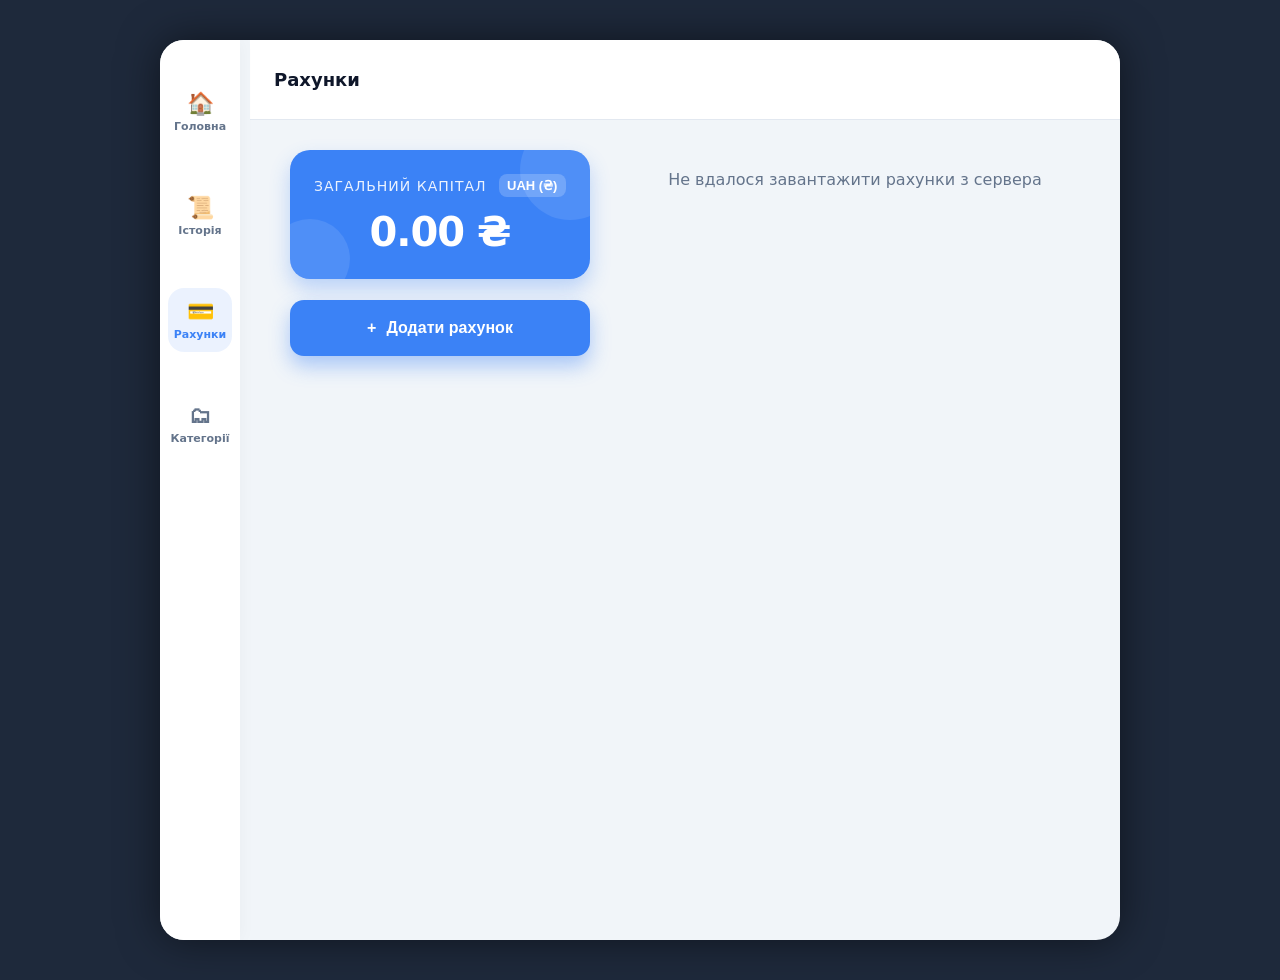
==== frontend/accounts.html @ e570b04b "did the whole project" ====
<!DOCTYPE html>
<html lang="uk">
<head>
    <meta charset="UTF-8">
    <meta name="viewport" content="width=device-width, initial-scale=1.0, maximum-scale=1.0, user-scalable=no">
    <title>Monefy Web | Рахунки</title>
    <link rel="stylesheet" href="style.css">

    <style>
        /* Основний контент */
        .content { 
            padding: 20px; 
            flex-grow: 1; 
            display: flex; 
            flex-direction: column; 
            gap: 20px;
        }

        /* --- Блок Загального Балансу --- */
        .total-card {
            background-color: var(--color-primary);
            color: white;
            border-radius: var(--radius-main);
            padding: 24px;
            box-shadow: 0 10px 20px rgba(59, 130, 246, 0.3);
            text-align: center;
            position: relative;
            overflow: hidden;
        }
        /* Декоративні кола на фоні */
        .total-card::before {
            content: ''; position: absolute; top: -30px; right: -30px;
            width: 100px; height: 100px; background: rgba(255,255,255,0.1); border-radius: 50%;
        }
        .total-card::after {
            content: ''; position: absolute; bottom: -20px; left: -20px;
            width: 80px; height: 80px; background: rgba(255,255,255,0.1); border-radius: 50%;
        }
        .total-header {
            display: flex;
            justify-content: space-between;
            align-items: center;
            margin-bottom: 12px;
            position: relative;
            z-index: 2;
        }
        .total-label {
            font-size: 14px;
            font-weight: 500;
            opacity: 0.9;
            text-transform: uppercase;
            letter-spacing: 1px;
        }
        .currency-select {
            background: rgba(255, 255, 255, 0.2);
            color: white;
            border: none;
            padding: 4px 8px;
            border-radius: 8px;
            font-size: 13px;
            font-weight: 600;
            outline: none;
            cursor: pointer;
            appearance: none;
        }
        .currency-select option { color: var(--text-main); }
        .total-amount {
            margin-top: 10px;
            font-size: 40px;
            font-weight: 800;
            letter-spacing: -1px;
            position: relative;
            z-index: 2;
        }

        /* --- Список рахунків --- */
        .accounts-container {
            display: flex;
            flex-direction: column;
            gap: 12px;
        }
        .account-card {
            background-color: var(--bg-card);
            border-radius: 16px;
            padding: 16px;
            box-shadow: var(--shadow-card);
            display: flex;
            justify-content: space-between;
            align-items: center;
            transition: transform 0.2s;
        }
        .account-card:hover { transform: translateY(-2px); }
        .acc-info {
            display: flex;
            align-items: center;
            gap: 16px;
        }
        .acc-icon {
            width: 48px;
            height: 48px;
            background: #f8fafc;
            border-radius: 12px;
            display: flex;
            justify-content: center;
            align-items: center;
            font-size: 24px;
        }
        .acc-details h3 {
            font-size: 16px;
            font-weight: 600;
            color: var(--text-main);
            margin-bottom: 4px;
        }
        .acc-details p {
            font-size: 15px;
            font-weight: 700;
            color: var(--text-muted);
        }
        .acc-actions {
            display: flex;
            gap: 8px;
        }
        .action-btn {
            background: none;
            border: none;
            font-size: 18px;
            color: var(--text-muted);
            cursor: pointer;
            padding: 8px;
            border-radius: 8px;
            transition: background 0.2s, color 0.2s;
        }
        .action-btn:hover { background: #f1f5f9; color: var(--text-main); }
        .action-btn.delete:hover { color: var(--color-danger); background: #fef2f2; }

        /* ==========================================================
           АДАПТАЦІЯ ДЛЯ ПК (Desktop Dashboard)
           ========================================================== */
        @media (min-width: 800px) {
            .app-container {
                max-width: 960px;
                grid-template-columns: 90px 1fr;
                grid-template-rows: 80px 1fr;
            }
            .content {
                grid-column: 2 / 3;
                grid-row: 2 / 3;
                padding: 30px 40px;
                display: grid;
                grid-template-columns: 300px 1fr; /* Ліва колонка 300px, права - все інше */
                gap: 40px;
                align-items: start;
            }
            .total-card { grid-column: 1 / 2; grid-row: 1 / 2; }
            .accounts-container {
                grid-column: 2 / 3;
                grid-row: 1 / 3;
                display: grid;
                grid-template-columns: repeat(auto-fill, minmax(240px, 1fr)); /* Плитка рахунків */
                gap: 20px;
                align-content: start;
            }
            /* Плаваючу кнопку перетворюємо на статичну широку кнопку з текстом */
            .fab {
                position: absolute; top: 260px; left: 130px; width: 300px; height: 56px;
                border-radius: 14px; font-size: 16px; font-weight: 700; bottom: auto; right: auto;
                display: flex; gap: 10px;
            }
            .fab::after { content: 'Додати рахунок'; }

            /* Hover-ефект для карток рахунків на ПК */
            .account-card {
                transition: transform 0.3s ease, box-shadow 0.3s ease;
            }
            .account-card:hover {
                transform: translateY(-5px);
                box-shadow: 0 15px 30px -5px rgba(0, 0, 0, 0.1), 0 8px 10px -6px rgba(0, 0, 0, 0.1);
            }
        }
    </style>
</head>
<body>

    <div class="app-container">
        
        <!-- Шапка -->
        <header class="header">
            <div class="title">Рахунки</div>
        </header>

        <div class="content">
            <!-- Блок Загального капіталу -->
            <div class="total-card">
                <div class="total-header">
                    <div class="total-label">Загальний капітал</div>
                    <select id="currency-selector" class="currency-select" onchange="updateCurrency()">
                        <option value="UAH">UAH (₴)</option>
                        <option value="USD">USD ($)</option>
                        <option value="EUR">EUR (€)</option>
                    </select>
                </div>
                <div class="total-amount" id="total-balance">0.00 ₴</div>
            </div>

            <!-- Список Рахунків -->
            <div class="accounts-container" id="accounts-list">
                <!-- Згенерується через JS -->
            </div>
        </div>

        <!-- Плаваюча кнопка дії -->
        <button class="fab" onclick="openModal()">+</button>

        <!-- Модальне вікно (Новий рахунок) -->
        <div class="modal-overlay" id="account-modal">
            <div class="modal-content">
                <div class="modal-header">
                    <h2>Новий рахунок</h2>
                    <button class="btn-close" onclick="closeModal()">×</button>
                </div>
                
                <div class="form-group">
                    <label>Назва рахунку</label>
                    <input type="text" id="acc-name-input" class="form-control" placeholder="Наприклад: Готівка, Депозит">
                </div>

                <div class="form-group">
                    <label>Початковий баланс (UAH)</label>
                    <input type="number" id="acc-balance-input" class="form-control" placeholder="0.00" step="0.01">
                </div>

                <div class="form-group">
                    <label>Іконка (Емодзі)</label>
                    <input type="text" id="acc-icon-input" class="form-control" placeholder="💳" maxlength="2" value="💳">
                </div>

                <button class="btn-primary" onclick="saveAccount()">Зберегти</button>
            </div>
        </div>

        <!-- Нижня навігація -->
        <nav class="bottom-nav">
            <a href="index.html" class="nav-item">
                <span class="nav-icon">🏠</span>
                <span>Головна</span>
            </a>
            <a href="history.html" class="nav-item">
                <span class="nav-icon">📜</span>
                <span>Історія</span>
            </a>
            <a href="accounts.html" class="nav-item active">
                <span class="nav-icon">💳</span>
                <span>Рахунки</span>
            </a>
            <a href="categories.html" class="nav-item">
                <span class="nav-icon">🗂</span>
                <span>Категорії</span>
            </a>
        </nav>

    </div>

    <script>
        const API_BASE = 'http://localhost:8085/api';
        let currentAccounts = [];
        let editingAccountId = null; // Глобальна змінна для відстеження режиму редагування

        // --- Глобальні функції: Тема та Валюта ---
        function formatCurrency(amountInUAH) {
            const currency = localStorage.getItem('currency') || 'UAH';
            let amount = amountInUAH;
            let symbol = '₴';

            if (currency === 'USD') { amount = amountInUAH / 40.0; symbol = '$'; }
            else if (currency === 'EUR') { amount = amountInUAH / 42.0; symbol = '€'; }

            return amount.toLocaleString('uk-UA', { minimumFractionDigits: 2, maximumFractionDigits: 2 }) + ' ' + symbol;
        }

        function updateCurrency() {
            const selected = document.getElementById('currency-selector').value;
            localStorage.setItem('currency', selected);
            renderAccounts(); // Перемальовуємо список зі зміненою валютою
        }

        // --- Завантаження рахунків з бекенду ---
        async function fetchAccounts() {
            try {
                const response = await fetch(`${API_BASE}/accounts`);
                if (!response.ok) throw new Error('Мережева помилка');
                currentAccounts = await response.json();
                renderAccounts();
            } catch (error) {
                console.error("Помилка завантаження:", error);
                document.getElementById('accounts-list').innerHTML = 
                    '<p style="text-align:center; color: var(--text-muted); padding: 20px;">Не вдалося завантажити рахунки з сервера</p>';
            }
        }

        function renderAccounts() {
            const container = document.getElementById('accounts-list');
            container.innerHTML = '';
            let totalBalanceUAH = 0;

            currentAccounts.forEach(acc => {
                totalBalanceUAH += acc.balance;
                
                container.innerHTML += `
                    <div class="account-card">
                        <div class="acc-info">
                            <div class="acc-icon">${acc.icon}</div>
                            <div class="acc-details">
                                <h3>${acc.name}</h3>
                                <p>${formatCurrency(acc.balance)}</p>
                            </div>
                        </div>
                        <div class="acc-actions">
                            <button class="action-btn" title="Редагувати" onclick="editAccount(${acc.id})">✏️</button>
                            <button class="action-btn delete" title="Видалити" onclick="deleteAccount(${acc.id})">🗑️</button>
                        </div>
                    </div>
                `;
            });

            // Оновлюємо загальний капітал
            document.getElementById('total-balance').innerText = formatCurrency(totalBalanceUAH);
        }

        // --- Логіка модального вікна ---
        function openModal() {
            document.getElementById('account-modal').classList.add('active');
        }

        function closeModal() {
            document.getElementById('account-modal').classList.remove('active');
            
            // Скидаємо режим редагування
            editingAccountId = null;
            document.querySelector('#account-modal h2').innerText = 'Новий рахунок';
            
            document.getElementById('acc-name-input').value = '';
            document.getElementById('acc-balance-input').value = '';
            document.getElementById('acc-icon-input').value = '💳';
        }

        // --- Редагування рахунку ---
        function editAccount(id) {
            const acc = currentAccounts.find(a => a.id === id);
            if (!acc) return;

            editingAccountId = id; // Встановлюємо ID для режиму редагування
            document.querySelector('#account-modal h2').innerText = 'Редагувати рахунок';

            // Заповнюємо поля поточними даними рахунку
            document.getElementById('acc-name-input').value = acc.name;
            document.getElementById('acc-balance-input').value = acc.balance;
            document.getElementById('acc-icon-input').value = acc.icon;

            openModal();
        }

        async function saveAccount() {
            const name = document.getElementById('acc-name-input').value.trim();
            const balance = parseFloat(document.getElementById('acc-balance-input').value);
            const icon = document.getElementById('acc-icon-input').value.trim() || "💳";

            if (!name || isNaN(balance)) {
                alert("Будь ласка, введіть назву та початковий баланс.");
                return;
            }

            const payload = { name, balance, icon };

            // Якщо ми редагуємо існуючий рахунок, додаємо його ID
            if (editingAccountId !== null) {
                payload.id = editingAccountId;
            }

            const reqMethod = editingAccountId !== null ? 'PUT' : 'POST';

            try {
                const response = await fetch(`${API_BASE}/account`, {
                    method: reqMethod,
                    headers: { 'Content-Type': 'application/json' },
                    body: JSON.stringify(payload)
                });

                if (response.ok) {
                    closeModal();
                    fetchAccounts(); // Завантажуємо оновлений список з сервера
                } else {
                    const err = await response.text();
                    alert("Помилка збереження: " + err);
                }
            } catch (error) {
                console.error("Деталі помилки:", error);
                alert("Не вдалося з'єднатися з сервером.");
            }
        }

        // --- Видалення рахунку ---
        async function deleteAccount(id) {
            if (!confirm("Видалити рахунок? Це також видалить всі транзакції, пов'язані з ним!")) {
                return;
            }

            try {
                const response = await fetch(`${API_BASE}/account/${id}`, {
                    method: 'DELETE'
                });

                if (response.ok) {
                    fetchAccounts(); // Оновлюємо список після успішного видалення
                } else {
                    const err = await response.text();
                    alert("Помилка видалення: " + err);
                }
            } catch (error) {
                console.error("Деталі помилки:", error);
                alert("Не вдалося з'єднатися з сервером.");
            }
        }

        // --- Ініціалізація ---
        document.addEventListener('DOMContentLoaded', () => {
            // Встановлюємо значення селектора валют з localStorage
            const savedCurrency = localStorage.getItem('currency') || 'UAH';
            document.getElementById('currency-selector').value = savedCurrency;
            
            fetchAccounts();
        });
    </script>
</body>
</html>
---- frontend/style.css ----
/* --- CSS Змінні (Дизайн Система Monefy) --- */
:root {
    --bg-body: #1e293b;
    --bg-app: #f1f5f9;
    --bg-card: #ffffff;
    --text-main: #0f172a;
    --text-muted: #64748b;
    
    --color-primary: #3b82f6;
    --color-danger: #ef4444;
    --color-success: #10b981;
    --color-income: #10b981;
    --color-expense: #ef4444;
    
    --radius-main: 20px;
    --radius-btn: 14px;
    --shadow-card: 0 10px 15px -3px rgba(0, 0, 0, 0.05), 0 4px 6px -4px rgba(0, 0, 0, 0.05);
    --shadow-sticky: 0 4px 10px rgba(0, 0, 0, 0.03);
    --font-family: system-ui, -apple-system, BlinkMacSystemFont, 'Segoe UI', Roboto, sans-serif;
}

/* --- Базові стилі --- */
* { box-sizing: border-box; margin: 0; padding: 0; }
body {
    font-family: var(--font-family);
    background-color: var(--bg-body);
    color: var(--text-main);
    display: flex;
    justify-content: center;
    align-items: flex-start;
    min-height: 100vh;
    margin: 0;
    -webkit-font-smoothing: antialiased;
}

.app-container {
    width: 100%;
    max-width: 420px;
    background-color: var(--bg-app);
    min-height: 100vh;
    position: relative;
    box-shadow: 0 0 40px rgba(0,0,0,0.5);
    display: flex;
    flex-direction: column;
}

/* --- Шапка (Header) --- */
.header {
    display: flex;
    justify-content: space-between;
    align-items: center;
    padding: 20px 24px;
    background-color: var(--bg-card);
    border-bottom-left-radius: var(--radius-main);
    border-bottom-right-radius: var(--radius-main);
    box-shadow: var(--shadow-card);
    z-index: 10;
}
.header .logo { font-size: 20px; font-weight: 800; color: var(--color-primary); }
.header .account-selector {
    flex-grow: 1; margin: 0 10px; text-overflow: ellipsis; overflow: hidden;
    background: #e2e8f0; padding: 6px 14px; border-radius: 20px;
    font-size: 14px; font-weight: 600; cursor: pointer;
}
.header .back-btn { text-decoration: none; color: var(--text-muted); font-size: 16px; font-weight: 600; display: flex; align-items: center; gap: 4px; transition: color 0.2s; }
.header .back-btn:hover { color: var(--color-primary); }
.header .title { font-size: 18px; font-weight: 700; color: var(--text-main); }
.header .spacer { width: 60px; }

/* --- Плаваюча кнопка дії (FAB) --- */
.fab {
    position: absolute; bottom: 90px; right: 24px; width: 60px; height: 60px;
    background-color: var(--color-primary); color: white; border-radius: 50%;
    display: flex; justify-content: center; align-items: center; font-size: 32px;
    font-weight: 300; border: none; box-shadow: 0 10px 20px rgba(59, 130, 246, 0.4);
    cursor: pointer; transition: transform 0.2s, box-shadow 0.2s; z-index: 20;
}
.fab:hover { transform: translateY(-3px); box-shadow: 0 14px 25px rgba(59, 130, 246, 0.5); }
.fab:active { transform: translateY(0); }

/* --- Модальні вікна --- */
.modal-overlay {
    position: absolute; top: 0; left: 0; width: 100%; height: 100%;
    background: rgba(15, 23, 42, 0.6); backdrop-filter: blur(4px);
    display: flex; flex-direction: column; justify-content: flex-end;
    opacity: 0; pointer-events: none; transition: opacity 0.3s ease; z-index: 100;
}
.modal-overlay.active { opacity: 1; pointer-events: auto; }
.modal-content {
    background: var(--bg-card); border-top-left-radius: 24px; border-top-right-radius: 24px;
    padding: 24px; transform: translateY(100%); transition: transform 0.3s cubic-bezier(0.4, 0, 0.2, 1);
}
.modal-overlay.active .modal-content { transform: translateY(0); }
.modal-header { display: flex; justify-content: space-between; align-items: center; margin-bottom: 20px; }
.modal-header h2 { font-size: 20px; font-weight: 700; }
.btn-close { background: none; border: none; font-size: 24px; color: var(--text-muted); cursor: pointer; }
.form-group { margin-bottom: 16px; }
.form-group label { display: block; font-size: 13px; color: var(--text-muted); margin-bottom: 6px; font-weight: 500;}
.form-control {
    width: 100%; padding: 14px; border: 1px solid #e2e8f0; border-radius: 12px;
    font-size: 16px; font-family: inherit; background: #f8fafc; color: var(--text-main);
    outline: none; transition: border-color 0.2s;
}
.form-control:focus { border-color: var(--color-primary); background: #fff;}
.btn-primary { 
    background-color: var(--color-primary); width: 100%; padding: 16px;
    border: none; border-radius: var(--radius-btn); color: white;
    font-size: 16px; font-weight: 700; cursor: pointer; margin-top: 10px;
    transition: opacity 0.2s;
}
.btn-primary:active { transform: scale(0.98); }

/* --- Нижня навігація --- */
.bottom-nav {
    position: fixed; bottom: 0; width: 100%; max-width: 420px; z-index: 100;
    display: flex; justify-content: space-around;
    background-color: var(--bg-card); padding: 12px 10px 16px 10px;
    box-shadow: 0 -4px 15px rgba(0, 0, 0, 0.05); border-radius: 0 0 var(--radius-main) var(--radius-main);
}
.nav-item {
    text-decoration: none; display: flex; flex-direction: column; align-items: center;
    gap: 4px; color: var(--text-muted); font-size: 11px; font-weight: 600;
    transition: color 0.2s, transform 0.1s;
}
.nav-item:active { transform: scale(0.95); }
.nav-item.active, .nav-item:hover { color: var(--color-primary); }
.nav-icon { font-size: 22px; }

/* Приховуємо скролбар для мобільних */
::-webkit-scrollbar { width: 0px; }

/* ==========================================================
   Спільна АДАПТАЦІЯ ДЛЯ ПК (Desktop Dashboard)
   ========================================================== */
@media (min-width: 800px) {
    .app-container {
        margin: 40px auto; min-height: calc(100vh - 80px);
        border-radius: 24px; display: grid; overflow: hidden;
    }
    .header { border-radius: 0; box-shadow: none; border-bottom: 1px solid #e2e8f0; }
    .bottom-nav {
        position: static; width: 80px; height: 100vh;
        flex-direction: column; justify-content: flex-start;
        padding: 40px 0; gap: 40px; border-radius: 0;
        box-shadow: 2px 0 15px rgba(0, 0, 0, 0.03);
        grid-column: 1 / 2; grid-row: 1 / 4; /* Для підтримки макетів Grid на сторінках */
        margin: 0; z-index: 20;
    }

    /* Ефекти наведення для пунктів сайдбару на ПК */
    .nav-item {
        width: 64px;
        height: 64px;
        justify-content: center;
        border-radius: 16px;
        margin: 0 auto; /* Центруємо по горизонталі в сайдбарі */
        transition: color 0.2s, transform 0.1s, background-color 0.2s;
    }
    .nav-item:hover {
        background-color: var(--bg-app); /* Сіруватий фон при наведенні */
    }
    .nav-item.active {
        background-color: rgba(59, 130, 246, 0.1); /* Легкий синій фон для активного пункту */
    }

    /* Спільний кастомний скролбар ПК */
    ::-webkit-scrollbar { width: 6px; }
    ::-webkit-scrollbar-track { background: transparent; margin: 10px 0; }
    ::-webkit-scrollbar-thumb { background: #cbd5e1; border-radius: 10px; }
    ::-webkit-scrollbar-thumb:hover { background: #94a3b8; }
}
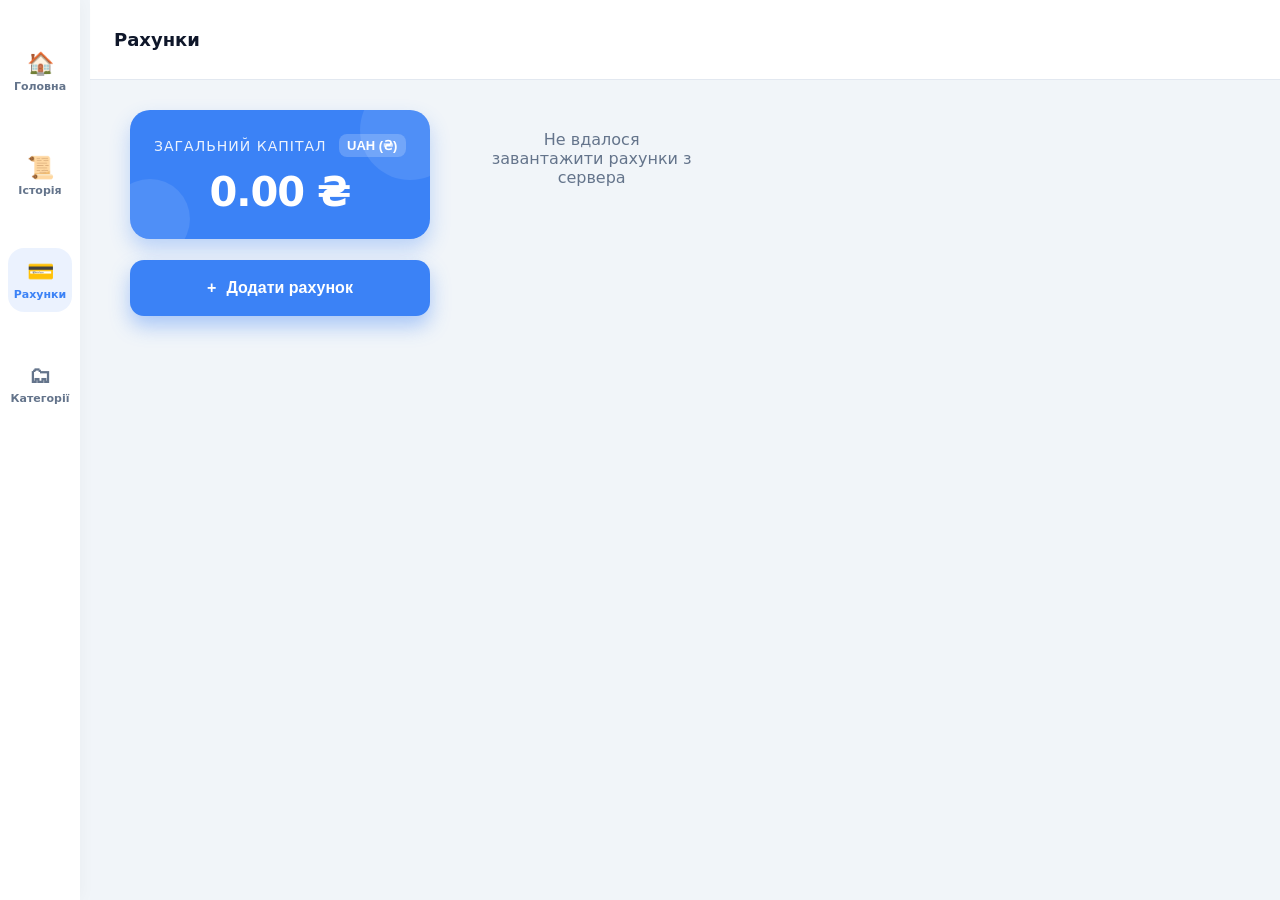
==== commit f065662c: "update" ====
--- a/frontend/accounts.html
+++ b/frontend/accounts.html
@@ -138,7 +138,7 @@
            ========================================================== */
         @media (min-width: 800px) {
             .app-container {
-                max-width: 960px;
+                max-width: none;
                 grid-template-columns: 90px 1fr;
                 grid-template-rows: 80px 1fr;
             }
--- a/frontend/style.css
+++ b/frontend/style.css
@@ -134,8 +134,14 @@
    ========================================================== */
 @media (min-width: 800px) {
     .app-container {
-        margin: 40px auto; min-height: calc(100vh - 80px);
-        border-radius: 24px; display: grid; overflow: hidden;
+        margin: 0;
+        min-height: 100vh;
+        width: 100%;
+        max-width: none;
+        border-radius: 0;
+        display: grid;
+        overflow: hidden;
+        box-shadow: none;
     }
     .header { border-radius: 0; box-shadow: none; border-bottom: 1px solid #e2e8f0; }
     .bottom-nav {
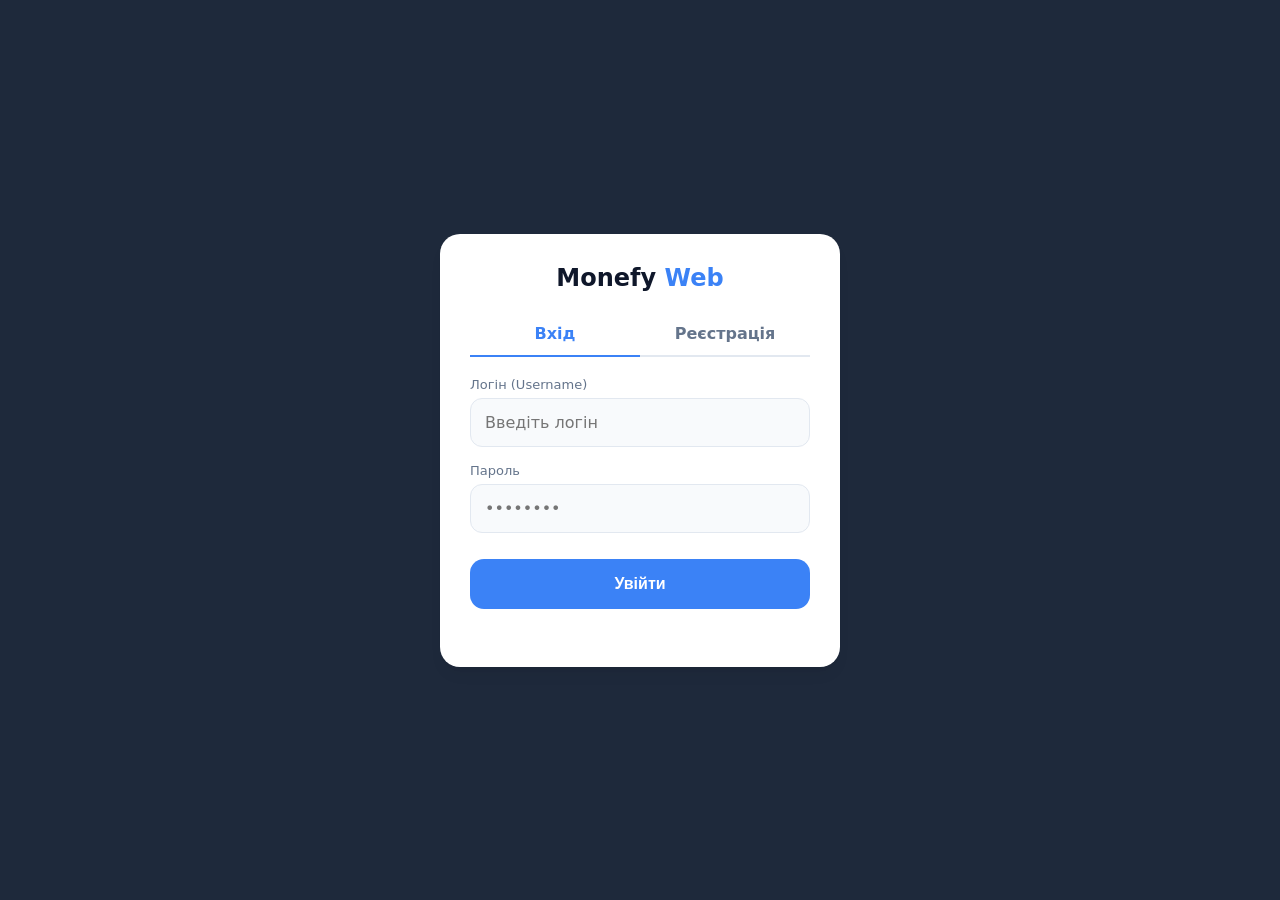
==== commit bb1ec920: "UPDATE AUTH" ====
--- a/frontend/accounts.html
+++ b/frontend/accounts.html
@@ -261,6 +261,10 @@
     </div>
 
     <script>
+        if (!localStorage.getItem('token')) {
+            window.location.href = 'auth.html';
+        }
+
         const API_BASE = 'http://localhost:8085/api';
         let currentAccounts = [];
         let editingAccountId = null; // Глобальна змінна для відстеження режиму редагування
--- a/frontend/style.css
+++ b/frontend/style.css
@@ -174,4 +174,92 @@
     ::-webkit-scrollbar-track { background: transparent; margin: 10px 0; }
     ::-webkit-scrollbar-thumb { background: #cbd5e1; border-radius: 10px; }
     ::-webkit-scrollbar-thumb:hover { background: #94a3b8; }
-}+}
+
+/* --- Стили Категорий (Touch-friendly & Modern) --- */
+.categories-grid {
+    display: grid;
+    grid-template-columns: repeat(auto-fill, minmax(80px, 1fr));
+    gap: 16px;
+    padding: 10px 0;
+}
+
+.category-item {
+    display: flex;
+    flex-direction: column;
+    align-items: center;
+    justify-content: center;
+    padding: 16px 10px;
+    background: var(--bg-card);
+    border-radius: 20px;
+    cursor: pointer;
+    transition: all 0.2s cubic-bezier(0.4, 0, 0.2, 1);
+    border: 2px solid transparent;
+    box-shadow: var(--shadow-card);
+    user-select: none;
+    -webkit-tap-highlight-color: transparent;
+}
+
+.category-item:hover {
+    transform: translateY(-4px);
+    box-shadow: 0 12px 20px rgba(0, 0, 0, 0.08);
+    border-color: var(--color-primary);
+}
+
+.category-item:active {
+    transform: scale(0.92);
+}
+
+.category-icon {
+    font-size: 28px;
+    margin-bottom: 8px;
+    display: flex;
+    align-items: center;
+    justify-content: center;
+    transition: transform 0.2s ease;
+}
+
+.category-name {
+    font-size: 14px;
+    font-weight: 600;
+    color: var(--text-main);
+}
+
+/* --- Grid Selector inside Modal --- */
+.category-selector-grid {
+    display: grid;
+    grid-template-columns: repeat(auto-fill, minmax(70px, 1fr));
+    gap: 10px;
+    max-height: 280px;
+    overflow-y: auto;
+    padding: 8px 4px;
+    margin-top: 10px;
+}
+
+.cat-btn {
+    background: #f8fafc;
+    border: 2px solid transparent;
+    border-radius: 12px;
+    padding: 12px 5px;
+    display: flex;
+    flex-direction: column;
+    align-items: center;
+    justify-content: center;
+    cursor: pointer;
+    transition: all 0.2s ease;
+    text-align: center;
+    user-select: none;
+    box-shadow: 0 2px 4px rgba(0,0,0,0.02);
+}
+
+.cat-btn:active { transform: scale(0.95); }
+
+.cat-btn.active {
+    background: #eff6ff;
+    border-color: var(--color-primary);
+    box-shadow: 0 4px 12px rgba(59, 130, 246, 0.15);
+}
+
+.cat-btn-emoji { font-size: 28px; margin-bottom: 4px; }
+.cat-btn-name { font-size: 11px; font-weight: 600; color: var(--text-muted); line-height: 1.2; }
+.cat-btn.active .cat-btn-name { color: var(--color-primary); }
